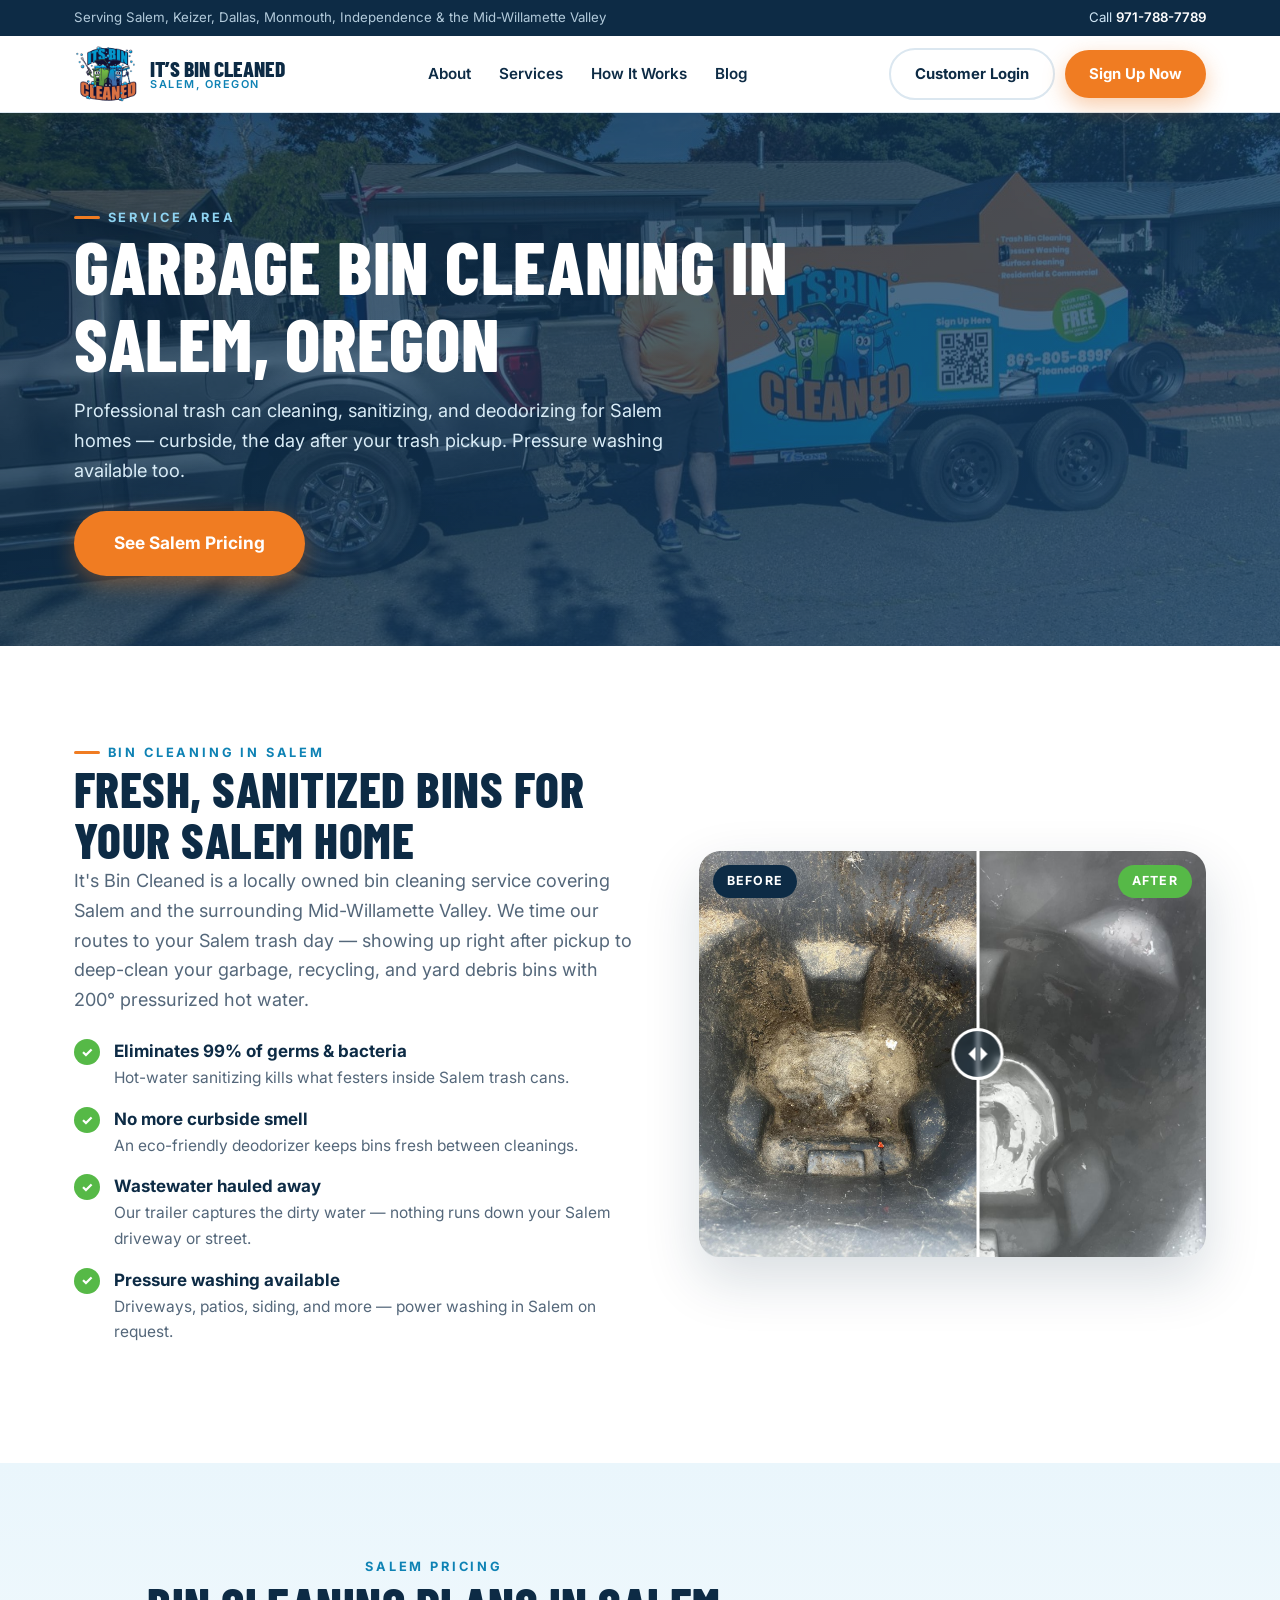
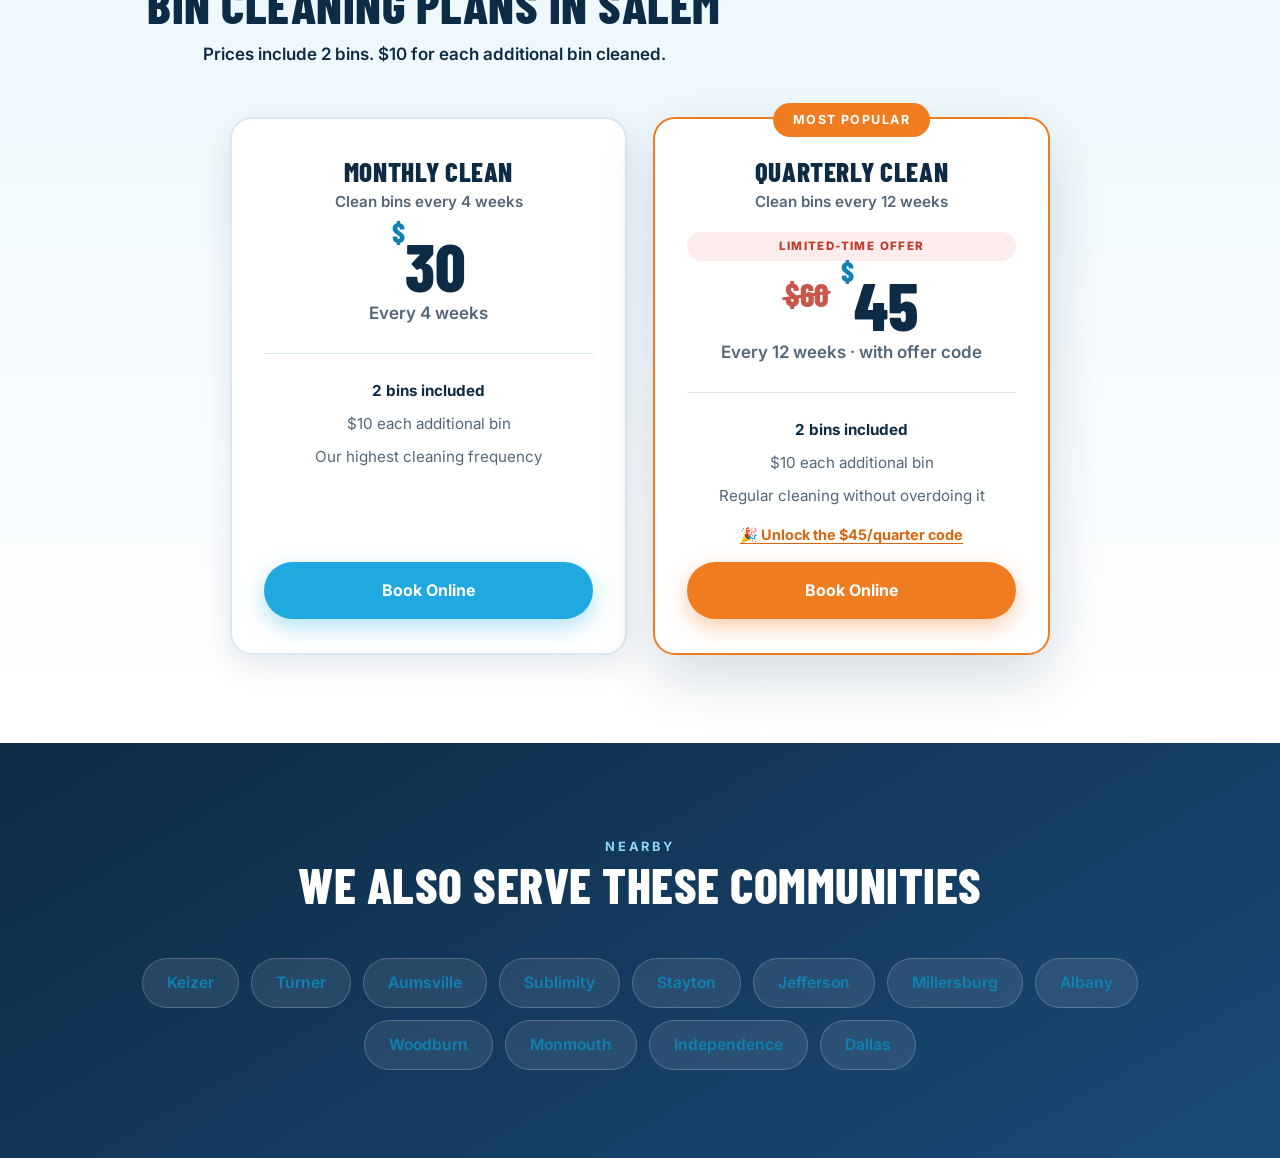
==== bin-cleaning-salem.html @ 3664ee96 "3 new cities + clickable city SEO pages (site), objection block, sitemap update Co-Authored-By: Clau" ====
<!DOCTYPE html>
<html lang="en">
<head>
<meta charset="UTF-8">
<meta name="viewport" content="width=device-width, initial-scale=1">
<title>Garbage Bin Cleaning in Salem, OR | Trash Can Cleaning — It's Bin Cleaned</title>
<meta name="description" content="Professional garbage bin cleaning in Salem, Oregon. Curbside trash can sanitizing with 200° hot water the day after pickup. Plans from $30.">
<meta name="robots" content="noindex, nofollow">
<link rel="preconnect" href="https://fonts.googleapis.com">
<link href="https://fonts.googleapis.com/css2?family=Barlow+Condensed:wght@700;800&family=Inter:wght@400;600;700;800&display=swap" rel="stylesheet">
<link rel="stylesheet" href="assets/main.css">
</head>
<body>

<header class="site-header">
  <div class="topbar">
    <div class="wrap">
      <span class="tb-areas">Serving Salem, Keizer, Dallas, Monmouth, Independence &amp; the Mid-Willamette Valley</span>
      <span>Call <a href="tel:9717887789">971-788-7789</a></span>
    </div>
  </div>
  <div class="wrap nav-row">
    <a class="brand" href="index.html">
      <img src="assets/logo.png" alt="It's Bin Cleaned logo">
      <span class="brand-name">It’s Bin Cleaned<span>Salem, Oregon</span></span>
    </a>
    <nav class="main-nav" id="mainNav">
      <ul>
        <li><a href="#">About</a>
          <ul>
            <li><a href="#faq">FAQ</a></li>
          </ul>
        </li>
        <li><a href="#">Services</a>
          <ul>
            <li><a href="#">Bin Cleaning</a></li>
            <li><a href="#">Pressure Washing</a></li>
          </ul>
        </li>
        <li><a href="#how">How It Works</a></li>
        <li><a href="#">Blog</a></li>
      </ul>
    </nav>
    <div class="header-cta">
      <a class="btn btn-outline" href="https://itsbincleanedor.iserviceroutes.com" target="_blank" rel="noopener">Customer Login</a>
      <a class="btn btn-primary" href="#pricing">Sign Up Now</a>
      <button class="nav-toggle" id="navToggle" aria-label="Menu"><span></span><span></span><span></span></button>
    </div>
  </div>
</header>

<section class="subhero">
  <div class="subhero-bg" style="background-image:url('assets/tech-trailer.jpg')"></div>
  <div class="wrap">
    <div class="subhero-inner">
      <span class="kicker" style="color:#8fd4f2">Service Area</span>
      <h1>Garbage bin cleaning in Salem, Oregon</h1>
      <p>Professional trash can cleaning, sanitizing, and deodorizing for Salem homes — curbside, the day after your trash pickup. Pressure washing available too.</p>
      <a class="btn btn-primary btn-lg" href="#pricing">See Salem Pricing</a>
    </div>
  </div>
</section>

<section class="section">
  <div class="wrap split">
    <div>
      <span class="kicker">Bin Cleaning in Salem</span>
      <h2>Fresh, sanitized bins for your Salem home</h2>
      <p class="lead">It's Bin Cleaned is a locally owned bin cleaning service covering Salem and the surrounding Mid-Willamette Valley. We time our routes to your Salem trash day — showing up right after pickup to deep-clean your garbage, recycling, and yard debris bins with 200° pressurized hot water.</p>
      <ul class="checklist" style="margin-top:22px">
        <li><span class="ck">✓</span><div><strong>Eliminates 99% of germs &amp; bacteria</strong><p>Hot-water sanitizing kills what festers inside Salem trash cans.</p></div></li>
        <li><span class="ck">✓</span><div><strong>No more curbside smell</strong><p>An eco-friendly deodorizer keeps bins fresh between cleanings.</p></div></li>
        <li><span class="ck">✓</span><div><strong>Wastewater hauled away</strong><p>Our trailer captures the dirty water — nothing runs down your Salem driveway or street.</p></div></li>
        <li><span class="ck">✓</span><div><strong>Pressure washing available</strong><p>Driveways, patios, siding, and more — power washing in Salem on request.</p></div></li>
      </ul>
    </div>
    <div class="split-media">
      <div class="ba-slider">
        <img src="assets/ba-grey-after.jpg" alt="After bin cleaning in Salem, Oregon">
        <div class="ba-top"><img src="assets/ba-grey-before.jpg" alt="Before bin cleaning in Salem, Oregon"></div>
        <div class="ba-line"><span class="ba-knob"></span></div>
        <span class="ba-cap before">Before</span>
        <span class="ba-cap after">After</span>
      </div>
    </div>
  </div>
</section>

<section class="section pricing-section" id="pricing">
  <div class="wrap">
    <div class="section-head center">
      <span class="kicker">Salem Pricing</span>
      <h2>Bin cleaning plans in Salem</h2>
      <p class="price-note">Prices include 2 bins. $10 for each additional bin cleaned.</p>
    </div>
    <div class="grid grid-2 price-grid price-grid-2">
      <div class="price-card">
        <h3>Monthly Clean</h3>
        <p class="freq">Clean bins every 4 weeks</p>
        <div class="price-amount"><sup>$</sup>30</div>
        <p class="price-per">Every 4 weeks</p>
        <ul class="price-includes"><li><strong>2 bins included</strong></li><li>$10 each additional bin</li><li>Our highest cleaning frequency</li></ul>
        <a class="btn btn-blue" href="https://itsbincleanedor.iserviceroutes.com/checkout.html?prId=T6NJ2P6HB8DCC8E6B18ADA303736C33E60BF7E45E9E74D48C61215522068F731F6551E4F" target="_blank" rel="noopener">Book Online</a>
      </div>
      <div class="price-card popular">
        <span class="popular-tag">Most Popular</span>
        <h3>Quarterly Clean</h3>
        <p class="freq">Clean bins every 12 weeks</p>
        <div class="offer-flag">Limited-Time Offer</div>
        <div class="price-amount"><span class="price-compare">$60</span><sup>$</sup>45</div>
        <p class="price-per">Every 12 weeks &middot; with offer code</p>
        <ul class="price-includes"><li><strong>2 bins included</strong></li><li>$10 each additional bin</li><li>Regular cleaning without overdoing it</li></ul>
        <button type="button" class="offer-link js-open-offer">&#127881; Unlock the $45/quarter code</button>
        <a class="btn btn-primary" href="https://itsbincleanedor.iserviceroutes.com/checkout.html?prId=AEEMMD9C8D7D50AEBC8DDB5373598B0B365D0BDE9B2D2D3ED769F300CF2C013D10E8C121" target="_blank" rel="noopener">Book Online</a>
      </div>
    </div>
  </div>
</section>

<section class="section band">
  <div class="wrap center">
    <div class="section-head center">
      <span class="kicker" style="color:#8fd4f2">Nearby</span>
      <h2>We also serve these communities</h2>
    </div>
    <div class="area-grid" style="justify-content:center">
      <a class="area-pill" href="bin-cleaning-salem.html">Keizer</a> <a class="area-pill" href="bin-cleaning-salem.html">Turner</a> <a class="area-pill" href="bin-cleaning-salem.html">Aumsville</a> <a class="area-pill" href="bin-cleaning-salem.html">Sublimity</a> <a class="area-pill" href="bin-cleaning-salem.html">Stayton</a> <a class="area-pill" href="bin-cleaning-salem.html">Jefferson</a> <a class="area-pill" href="bin-cleaning-salem.html">Millersburg</a> <a class="area-pill" href="bin-cleaning-salem.html">Albany</a> <a class="area-pill" href="bin-cleaning-salem.html">Woodburn</a> <a class="area-pill" href="bin-cleaning-salem.html">Monmouth</a> <a class="area-pill" href="bin-cleaning-salem.html">Independence</a> <a class="area-pill" href="bin-cleaning-salem.html">Dallas</a>
    </div>
  </div>
</section>



<script src="assets/main.js"></script>
</body>
</html>
---- assets/main.css ----
/* ============================================================
   It's Bin Cleaned — main stylesheet
   Palette from brand logo: bright blue, deep navy, orange, green
   ============================================================ */
:root{
  --navy:#0d2b45;
  --navy-2:#12395e;
  --navy-3:#1a4a77;
  --blue:#1fa9e0;
  --blue-dark:#0e82b4;
  --sky:#eaf6fc;
  --sky-2:#d7edf8;
  --orange:#f07c22;
  --orange-dark:#d9660f;
  --green:#56b947;
  --ink:#152534;
  --muted:#54677a;
  --line:#dbe7f0;
  --white:#fff;
  --radius:18px;
  --shadow:0 10px 30px rgba(13,43,69,.10);
  --shadow-lg:0 22px 55px rgba(13,43,69,.16);
  --font-display:"Barlow Condensed",Impact,sans-serif;
  --font-body:"Inter",-apple-system,BlinkMacSystemFont,"Segoe UI",sans-serif;
}
*{margin:0;padding:0;box-sizing:border-box}
html{scroll-behavior:smooth}
body{font-family:var(--font-body);color:var(--ink);line-height:1.65;font-size:17px;background:var(--white);-webkit-font-smoothing:antialiased}
img{max-width:100%;display:block}
a{color:var(--blue-dark);text-decoration:none}
ul{list-style:none}
.wrap{max-width:1180px;margin:0 auto;padding:0 24px}

/* ---------- type ---------- */
h1,h2,h3,.display{font-family:var(--font-display);font-weight:800;line-height:1.04;text-transform:uppercase;letter-spacing:.01em;color:var(--navy)}
h1{font-size:clamp(2.6rem,6vw,4.6rem)}
h2{font-size:clamp(2rem,4.2vw,3.1rem)}
h3{font-size:1.45rem;letter-spacing:.02em}
.kicker{display:inline-flex;align-items:center;gap:.6em;font-family:var(--font-body);font-weight:700;font-size:.8rem;letter-spacing:.22em;text-transform:uppercase;color:var(--blue-dark)}
.kicker::before{content:"";width:26px;height:3px;border-radius:2px;background:var(--orange)}
.lead{font-size:1.13rem;color:var(--muted);max-width:640px}
.section{padding:88px 0}
.section-head{max-width:720px;margin-bottom:48px}
.section-head .lead{margin-top:14px}
.center{text-align:center}
.center .section-head{margin-left:auto;margin-right:auto}
.center .lead{margin-left:auto;margin-right:auto}
.center .kicker::before{display:none}

/* ---------- buttons ---------- */
.btn{display:inline-flex;align-items:center;justify-content:center;gap:.5em;font-weight:700;font-size:1rem;padding:15px 30px;border-radius:999px;border:0;cursor:pointer;transition:transform .15s,box-shadow .15s,background .15s;white-space:nowrap}
.btn-primary{background:var(--orange);color:#fff;box-shadow:0 8px 22px rgba(240,124,34,.38)}
.btn-primary:hover{background:var(--orange-dark);transform:translateY(-2px);color:#fff}
.btn-blue{background:var(--blue);color:#fff;box-shadow:0 8px 22px rgba(31,169,224,.35)}
.btn-blue:hover{background:var(--blue-dark);transform:translateY(-2px);color:#fff}
.btn-ghost{background:transparent;color:#fff;border:2px solid rgba(255,255,255,.55)}
.btn-ghost:hover{border-color:#fff;background:rgba(255,255,255,.1);color:#fff}
.btn-outline{background:#fff;color:var(--navy);border:2px solid var(--line)}
.btn-outline:hover{border-color:var(--blue);color:var(--blue-dark);transform:translateY(-2px)}
.btn-lg{padding:18px 40px;font-size:1.08rem}

/* ---------- header ---------- */
.site-header{position:sticky;top:0;z-index:80;background:rgba(255,255,255,.94);backdrop-filter:blur(10px);border-bottom:1px solid var(--line)}
.topbar{background:var(--navy);color:#cfe6f5;font-size:.83rem;padding:7px 0}
.topbar .wrap{display:flex;justify-content:space-between;align-items:center;gap:16px}
.topbar a{color:#fff;font-weight:600}
.topbar .tb-areas{opacity:.85;overflow:hidden;text-overflow:ellipsis;white-space:nowrap}
.nav-row{display:flex;align-items:center;justify-content:space-between;gap:24px;min-height:76px}
.brand{display:flex;align-items:center;gap:12px}
.brand img{height:58px;width:auto}
.brand-name{font-family:var(--font-display);font-weight:800;font-size:1.35rem;text-transform:uppercase;color:var(--navy);line-height:1}
.brand-name span{display:block;font-family:var(--font-body);font-weight:600;font-size:.68rem;letter-spacing:.14em;color:var(--blue-dark);text-transform:uppercase}
.main-nav{display:flex;align-items:center;gap:6px}
.main-nav>ul{display:flex;align-items:center;gap:2px}
.main-nav a{display:block;padding:10px 13px;font-weight:600;font-size:.95rem;color:var(--navy);border-radius:10px}
.main-nav a:hover{background:var(--sky);color:var(--blue-dark)}
.main-nav li{position:relative}
.main-nav li ul{position:absolute;top:100%;left:0;min-width:220px;background:#fff;border:1px solid var(--line);border-radius:14px;box-shadow:var(--shadow-lg);padding:8px;opacity:0;visibility:hidden;transform:translateY(8px);transition:.18s}
.main-nav li:hover>ul,.main-nav li:focus-within>ul{opacity:1;visibility:visible;transform:translateY(2px)}
.main-nav li ul a{padding:10px 14px}
.header-cta{display:flex;align-items:center;gap:10px}
.header-cta .btn{padding:12px 24px;font-size:.93rem}
.nav-toggle{display:none;background:none;border:0;cursor:pointer;padding:8px}
.nav-toggle span{display:block;width:26px;height:3px;border-radius:2px;background:var(--navy);margin:5px 0;transition:.2s}

/* ---------- hero ---------- */
.hero{position:relative;background:linear-gradient(160deg,var(--navy) 0%,var(--navy-2) 55%,var(--blue-dark) 130%);color:#fff;overflow:hidden}
.hero-bg{position:absolute;inset:0;background-size:cover;background-position:center;opacity:.28}
.hero-fade{position:absolute;inset:0;background:linear-gradient(100deg,rgba(13,43,69,.94) 30%,rgba(13,43,69,.55) 65%,rgba(13,43,69,.25))}
.hero .wrap{position:relative;z-index:2}
.hero-inner{padding:110px 0 96px;max-width:760px}
.hero-badges{display:flex;flex-wrap:wrap;gap:8px 22px;font-weight:700;font-size:.82rem;letter-spacing:.2em;text-transform:uppercase;color:#8fd4f2;margin-bottom:22px}
.hero h1{color:#fff;margin-bottom:20px}
.hero h1 em{font-style:normal;color:var(--blue)}
.hero p{font-size:1.16rem;color:#d9ecf7;max-width:600px;margin-bottom:34px}
.hero-actions{display:flex;flex-wrap:wrap;gap:14px;margin-bottom:40px}
.hero-chips{display:flex;flex-wrap:wrap;gap:10px}
.chip{display:inline-flex;align-items:center;gap:.55em;background:rgba(255,255,255,.1);border:1px solid rgba(255,255,255,.22);border-radius:999px;padding:9px 18px;font-size:.9rem;font-weight:600;color:#eaf6fc}
.chip::before{content:"✓";color:var(--green);font-weight:800}

/* bubbles accent */
.bubbles{position:absolute;right:-40px;top:-40px;width:340px;height:340px;border-radius:50%;background:radial-gradient(circle at 30% 30%,rgba(31,169,224,.35),transparent 65%);filter:blur(6px);pointer-events:none}

/* ---------- cards / grids ---------- */
.grid{display:grid;gap:26px}
.grid-3{grid-template-columns:repeat(3,1fr)}
.grid-4{grid-template-columns:repeat(4,1fr)}
.grid-2{grid-template-columns:repeat(2,1fr)}
.card{background:#fff;border:1px solid var(--line);border-radius:var(--radius);padding:34px 30px;box-shadow:var(--shadow)}
.icon-dot{width:56px;height:56px;border-radius:16px;background:var(--sky);display:flex;align-items:center;justify-content:center;font-size:1.6rem;margin-bottom:18px}
.card h3{margin-bottom:10px}
.card p{color:var(--muted);font-size:.98rem}

/* steps */
.step-num{font-family:var(--font-display);font-weight:800;font-size:2.6rem;color:var(--blue);line-height:1}
.step-card{position:relative;padding-top:26px}
.step-card .step-num{margin-bottom:10px}

/* ---------- pricing ---------- */
.pricing-section{background:linear-gradient(180deg,var(--sky) 0%,#fff 100%)}
.price-note{font-weight:600;color:var(--navy);margin-top:10px}
.price-grid{align-items:stretch}
.price-card{position:relative;display:flex;flex-direction:column;background:#fff;border:2px solid var(--line);border-radius:22px;padding:38px 32px 34px;text-align:center;box-shadow:var(--shadow);transition:transform .18s,box-shadow .18s}
.price-card:hover{transform:translateY(-6px);box-shadow:var(--shadow-lg)}
.price-card.popular{border-color:var(--orange);box-shadow:var(--shadow-lg)}
.popular-tag{position:absolute;top:-16px;left:50%;transform:translateX(-50%);background:var(--orange);color:#fff;font-weight:700;font-size:.78rem;letter-spacing:.12em;text-transform:uppercase;padding:7px 20px;border-radius:999px}
.price-card h3{font-size:1.7rem}
.price-card .freq{color:var(--muted);font-weight:600;font-size:.95rem;margin:4px 0 18px}
.price-amount{font-family:var(--font-display);font-weight:800;color:var(--navy);font-size:4.2rem;line-height:1}
.price-amount sup{font-size:1.8rem;top:-1.6rem;position:relative;color:var(--blue-dark)}
.price-per{color:var(--muted);font-weight:600;margin-bottom:20px}
.price-includes{border-top:1px solid var(--line);margin-top:6px;padding-top:20px;margin-bottom:26px;color:var(--muted);font-size:.95rem}
.price-includes li{padding:4px 0}
.price-includes strong{color:var(--navy)}
.price-card .btn{margin-top:auto}

/* ---------- split sections ---------- */
.split{display:grid;grid-template-columns:1.05fr .95fr;gap:64px;align-items:center}
.split.rev{grid-template-columns:.95fr 1.05fr}
.split-media{position:relative}
.split-media img{border-radius:22px;box-shadow:var(--shadow-lg);width:100%;height:100%;object-fit:cover}
.media-tag{position:absolute;left:22px;bottom:22px;background:rgba(13,43,69,.88);color:#fff;font-weight:700;font-size:.85rem;padding:10px 18px;border-radius:999px;backdrop-filter:blur(4px)}
.checklist{margin:24px 0 30px;display:grid;gap:14px}
.checklist li{display:flex;gap:14px;align-items:flex-start}
.checklist .ck{flex:0 0 26px;height:26px;border-radius:50%;background:var(--green);color:#fff;display:flex;align-items:center;justify-content:center;font-size:.85rem;font-weight:800;margin-top:2px}
.checklist strong{color:var(--navy)}
.checklist p{color:var(--muted);font-size:.97rem}

/* before/after */
.ba-grid{display:grid;grid-template-columns:1fr 1fr;gap:18px}
.ba-item{position:relative}
.ba-item img{border-radius:16px;height:260px;width:100%;object-fit:cover;box-shadow:var(--shadow)}
.ba-label{position:absolute;top:14px;left:14px;background:var(--navy);color:#fff;font-weight:700;font-size:.78rem;letter-spacing:.1em;text-transform:uppercase;padding:6px 14px;border-radius:999px}
.ba-item.after .ba-label{background:var(--green)}

/* ---------- dark band / areas ---------- */
.band{background:linear-gradient(150deg,var(--navy),var(--navy-3));color:#fff;position:relative;overflow:hidden}
.band h2{color:#fff}
.band .lead{color:#cfe4f2}
.area-grid{display:flex;flex-wrap:wrap;gap:12px;margin-top:34px}
.area-pill{background:rgba(255,255,255,.09);border:1px solid rgba(255,255,255,.2);border-radius:999px;padding:11px 24px;font-weight:600;font-size:.98rem}
.band .foot-note{margin-top:26px;color:#9cc4dd;font-size:.95rem}
.band .foot-note a{color:#fff;text-decoration:underline}

/* ---------- FAQ ---------- */
.faq-list{max-width:820px;margin:0 auto;display:grid;gap:14px}
.faq-item{background:#fff;border:1px solid var(--line);border-radius:16px;box-shadow:var(--shadow);overflow:hidden}
.faq-item summary{list-style:none;cursor:pointer;display:flex;justify-content:space-between;align-items:center;gap:18px;padding:22px 26px;font-weight:700;color:var(--navy);font-size:1.05rem}
.faq-item summary::-webkit-details-marker{display:none}
.faq-item summary::after{content:"+";font-family:var(--font-display);font-size:1.7rem;color:var(--blue);transition:.2s;line-height:1}
.faq-item[open] summary::after{transform:rotate(45deg);color:var(--orange)}
.faq-item .faq-body{padding:0 26px 24px;color:var(--muted)}

/* ---------- Google reviews carousel ---------- */
.rev-agg{margin-top:12px;color:var(--muted);font-size:1.05rem}
.rev-agg strong{color:var(--navy);font-size:1.15rem}
.rev-agg-dark{color:#c9e2f2}
.rev-agg-dark strong{color:#fff}
.rev-stars{color:#f5a623;letter-spacing:2px;font-size:1.05rem;display:inline-block;margin-right:6px}
.rev-carousel{position:relative}
.rev-track{display:flex;gap:22px;overflow-x:auto;scroll-snap-type:x mandatory;scrollbar-width:none;-ms-overflow-style:none;padding:6px 2px 14px;scroll-behavior:smooth}
.rev-track::-webkit-scrollbar{display:none}
.rev-card{flex:0 0 calc((100% - 44px)/3);scroll-snap-align:start;background:#fff;border:1px solid var(--line);border-radius:18px;padding:28px 26px;box-shadow:var(--shadow);display:flex;flex-direction:column;margin:0}
.rev-card .rev-stars{margin-bottom:12px}
.rev-text{color:var(--ink);font-size:.98rem;line-height:1.6}
.clamp4{display:-webkit-box;-webkit-line-clamp:4;-webkit-box-orient:vertical;overflow:hidden}
.rev-text.expanded{display:block;-webkit-line-clamp:unset;overflow:visible}
.rev-more{margin-top:8px;font-weight:700;font-size:.9rem;color:var(--blue-dark);background:none;border:0;cursor:pointer;padding:0;text-align:left;font-family:inherit}
.rev-more:hover{text-decoration:underline}
.rev-card footer{margin-top:auto;padding-top:16px;color:var(--muted);font-size:.9rem}
.rev-card footer strong{color:var(--navy)}
.rev-card-dark{background:rgba(255,255,255,.07);border-color:rgba(255,255,255,.16)}
.rev-card-dark .rev-text{color:#e2f0f9}
.rev-card-dark footer{color:#9cc4dd}
.rev-card-dark footer strong{color:#fff}
.rev-dots{display:flex;justify-content:center;gap:8px;margin-top:8px}
.rev-dots button{width:9px;height:9px;border-radius:50%;border:0;background:var(--line);cursor:pointer;padding:0;transition:.2s}
.rev-dots button.active{background:var(--orange);transform:scale(1.25)}
.reviews-section.lp-section .rev-dots button{background:rgba(255,255,255,.25)}
.reviews-section.lp-section .rev-dots button.active{background:var(--orange)}
@media(max-width:1020px){.rev-card{flex-basis:calc((100% - 22px)/2)}}
@media(max-width:700px){.rev-card{flex-basis:100%}}

/* ---------- CTA banner ---------- */
.cta-banner{background:linear-gradient(120deg,var(--blue-dark),var(--blue));border-radius:26px;color:#fff;padding:64px 56px;display:flex;flex-wrap:wrap;align-items:center;justify-content:space-between;gap:28px;box-shadow:var(--shadow-lg);position:relative;overflow:hidden}
.cta-banner h2{color:#fff;margin-bottom:8px}
.cta-banner p{color:#e2f4fd;max-width:520px}

/* ---------- forms ---------- */
.form-card{background:#fff;border:1px solid var(--line);border-radius:22px;box-shadow:var(--shadow-lg);padding:40px}
.form-grid{display:grid;grid-template-columns:1fr 1fr;gap:16px}
.form-grid .full{grid-column:1/-1}
label{font-weight:600;font-size:.9rem;color:var(--navy);display:block;margin-bottom:6px}
input[type=text],input[type=email],input[type=tel],textarea,select{width:100%;padding:13px 16px;border:1.5px solid var(--line);border-radius:12px;font-family:inherit;font-size:1rem;color:var(--ink);background:#fbfdfe;transition:border .15s}
input:focus,textarea:focus{outline:none;border-color:var(--blue)}
textarea{min-height:120px;resize:vertical}
.consent{display:flex;gap:10px;align-items:flex-start;font-size:.8rem;color:var(--muted);margin-top:4px}
.consent input{margin-top:3px}
.form-msg{margin-top:14px;font-weight:600}
.form-msg.ok{color:var(--green)}
.form-msg.err{color:#c0392b}

/* ---------- footer ---------- */
.site-footer{background:var(--navy);color:#b9d2e4;font-size:.95rem}
.footer-grid{display:grid;grid-template-columns:1.4fr 1fr 1fr 1.2fr;gap:44px;padding:70px 0 50px}
.site-footer h4{font-family:var(--font-display);text-transform:uppercase;font-size:1.15rem;letter-spacing:.05em;color:#fff;margin-bottom:16px}
.site-footer a{color:#cfe6f5}
.site-footer a:hover{color:#fff}
.site-footer li{padding:4px 0}
.footer-brand img{height:84px;margin-bottom:16px}
.footer-bottom{border-top:1px solid rgba(255,255,255,.12);padding:20px 0;display:flex;flex-wrap:wrap;justify-content:space-between;gap:10px;font-size:.85rem;color:#7fa5c1}
.footer-bottom a{color:#9cc4dd}

/* ---------- subpage hero ---------- */
.subhero{position:relative;background:linear-gradient(150deg,var(--navy),var(--navy-3));color:#fff;overflow:hidden}
.subhero-bg{position:absolute;inset:0;background-size:cover;background-position:center;opacity:.25}
.subhero .wrap{position:relative;z-index:2}
.subhero-inner{padding:86px 0 70px;max-width:760px}
.subhero h1{color:#fff;margin-bottom:14px}
.subhero p{color:#d9ecf7;font-size:1.14rem;max-width:620px}
.subhero .btn{margin-top:26px}

/* ---------- blog ---------- */
.post-grid{grid-template-columns:repeat(3,1fr)}
.post-card{display:flex;flex-direction:column;overflow:hidden;padding:0}
.post-card .post-body{padding:26px}
.post-card h3{font-size:1.25rem;line-height:1.15}
.post-card h3 a{color:var(--navy)}
.post-card .date{font-size:.85rem;color:var(--muted);margin-bottom:8px}
.single-content{max-width:780px;margin:0 auto}
.single-content h2,.single-content h3{margin:1.6em 0 .5em;text-transform:none;font-family:var(--font-body);font-weight:800;letter-spacing:0}
.single-content h2{font-size:1.6rem}
.single-content h3{font-size:1.25rem}
.single-content p,.single-content ul,.single-content ol{margin-bottom:1.1em}
.single-content ul{list-style:disc;padding-left:1.4em}
.single-content ol{padding-left:1.4em}
.single-content img{border-radius:14px;margin:1.4em 0}

/* ============================================================
   LANDING PAGE (Facebook Ads)
   ============================================================ */
.lp body,body.lp{background:var(--navy)}
.lp-page{background:linear-gradient(165deg,var(--navy) 0%,var(--navy-2) 60%,var(--blue-dark) 140%);color:#fff;min-height:100vh}
.lp-header{padding:20px 0;display:flex;justify-content:center}
.lp-header img{height:92px}
.lp-hero{text-align:center;padding:26px 0 10px}
.lp-hero h1{color:#fff;font-size:clamp(2.4rem,6vw,4rem);max-width:820px;margin:0 auto 16px}
.lp-hero h1 em{font-style:normal;color:var(--orange)}
.lp-hero p{color:#d9ecf7;font-size:1.12rem;max-width:600px;margin:0 auto 26px}
.lp-chips{display:flex;flex-wrap:wrap;justify-content:center;gap:10px;margin-bottom:14px}
.lp-section{padding:92px 0}
.lp .price-card,.lp-page .price-card{border-width:0}
.lp-steps{display:grid;grid-template-columns:repeat(3,1fr);gap:20px;text-align:center}
.lp-step{background:rgba(255,255,255,.07);border:1px solid rgba(255,255,255,.16);border-radius:18px;padding:28px 22px}
.lp-step .step-num{color:var(--orange)}
.lp-step h3{color:#fff;margin-top:8px;font-size:1.2rem}
.lp-step p{color:#c9e2f2;font-size:.93rem}
.lp-ba .ba-item img{height:220px}
.lp-footer{padding:34px 0 44px;text-align:center;color:#7fa5c1;font-size:.85rem}
.lp-footer a{color:#9cc4dd;text-decoration:underline}
.lp-guarantee{display:flex;align-items:center;justify-content:center;gap:14px;background:rgba(86,185,71,.14);border:1px solid rgba(86,185,71,.4);border-radius:16px;padding:18px 26px;max-width:640px;margin:0 auto;color:#dff3db;font-weight:600}
.lp-guarantee .ck{flex:0 0 34px;height:34px;border-radius:50%;background:var(--green);color:#fff;display:flex;align-items:center;justify-content:center;font-weight:800}

/* ---------- responsive ---------- */
@media(max-width:1020px){
  .grid-4{grid-template-columns:repeat(2,1fr)}
  .footer-grid{grid-template-columns:1fr 1fr}
  .split,.split.rev{grid-template-columns:1fr;gap:36px}
}
@media(max-width:860px){
  .grid-3,.post-grid{grid-template-columns:1fr}
  .price-grid{grid-template-columns:1fr;max-width:440px;margin:0 auto}
  .price-card.popular{order:-1}
  .main-nav{position:fixed;inset:0;top:0;background:rgba(13,43,69,.98);flex-direction:column;justify-content:center;opacity:0;visibility:hidden;transition:.25s;z-index:90}
  .main-nav.open{opacity:1;visibility:visible}
  .main-nav>ul{flex-direction:column;text-align:center;gap:8px}
  .main-nav a{color:#fff;font-size:1.3rem}
  .main-nav li ul{position:static;opacity:1;visibility:visible;transform:none;background:transparent;border:0;box-shadow:none}
  .main-nav li ul a{font-size:1rem;color:#9cc4dd}
  .nav-toggle{display:block;z-index:95;position:relative}
  .header-cta .btn-outline{display:none}
  .topbar .tb-areas{display:none}
  .lp-steps{grid-template-columns:1fr}
  .ba-grid{grid-template-columns:1fr}
  .form-grid{grid-template-columns:1fr}
  .cta-banner{padding:44px 30px}
  .section{padding:64px 0}
  .footer-grid{grid-template-columns:1fr}
}

/* ============================================================
   Limited-time offer: strike pricing + email-unlock popup
   ============================================================ */
.offer-flag{display:inline-block;background:#fdecec;color:#c0392b;font-size:.72rem;font-weight:800;letter-spacing:.12em;text-transform:uppercase;padding:5px 14px;border-radius:999px;margin-bottom:10px}
.price-compare{display:inline-block;font-family:var(--font-display);font-weight:800;font-size:2rem;color:#c0392b;position:relative;margin-right:12px;vertical-align:super;opacity:.85}
.price-compare::after{content:"";position:absolute;left:-6%;right:-6%;top:50%;height:3px;background:#c0392b;border-radius:2px;transform:rotate(-8deg)}
.offer-link{background:none;border:0;cursor:pointer;font-family:inherit;font-weight:700;font-size:.9rem;color:var(--orange-dark);text-decoration:underline;text-underline-offset:3px;margin:-12px 0 18px;padding:0}
.offer-link:hover{color:var(--orange)}

.ibc-modal{position:fixed;inset:0;z-index:200;display:flex;align-items:center;justify-content:center;padding:20px}
.ibc-modal[hidden]{display:none}
.ibc-modal-backdrop{position:absolute;inset:0;background:rgba(13,43,69,.72);backdrop-filter:blur(3px)}
.ibc-modal-card{position:relative;z-index:2;background:#fff;border-radius:22px;box-shadow:var(--shadow-lg);max-width:480px;width:100%;padding:44px 38px 36px;text-align:center;animation:ibcPop .28s ease}
@keyframes ibcPop{from{opacity:0;transform:translateY(14px) scale(.97)}to{opacity:1;transform:none}}
.ibc-modal-x{position:absolute;top:12px;right:16px;background:none;border:0;font-size:1.9rem;line-height:1;color:var(--muted);cursor:pointer;padding:6px}
.ibc-modal-x:hover{color:var(--navy)}
.ibc-modal-flag{display:inline-block;background:#fdecec;color:#c0392b;font-size:.74rem;font-weight:800;letter-spacing:.14em;text-transform:uppercase;padding:6px 16px;border-radius:999px;margin-bottom:14px}
.ibc-modal-flag.ok{background:rgba(86,185,71,.14);color:#3d8c31}
.ibc-modal-card h3{font-size:1.9rem;line-height:1.1;margin-bottom:10px;color:var(--navy)}
.ibc-modal-card h3 s{color:#c0392b;font-weight:800;text-decoration-thickness:3px}
.ibc-modal-card h3 em{font-style:normal;color:var(--blue-dark)}
.ibc-modal-card p{color:var(--muted);font-size:.98rem;margin-bottom:18px}
.ibc-offer-form{display:flex;flex-direction:column;gap:12px;margin-bottom:6px}
.ibc-offer-form input[type=email]{width:100%;padding:14px 18px;border:1.5px solid var(--line);border-radius:12px;font-family:inherit;font-size:1rem;background:#fbfdfe;text-align:center}
.ibc-offer-form input[type=email]:focus{outline:none;border-color:var(--blue)}
.ibc-hp{position:absolute;left:-9999px}
.ibc-modal-fine{font-size:.76rem;color:var(--muted);margin-top:8px;margin-bottom:0}
.ibc-offer-err{color:#c0392b;font-weight:600;font-size:.9rem}
.ibc-offer-code{font-family:var(--font-display);font-weight:800;font-size:2.6rem;letter-spacing:.08em;color:var(--navy);background:var(--sky);border:2px dashed var(--blue);border-radius:14px;padding:14px 20px;margin:6px 0 16px}
@media(max-width:560px){.ibc-modal-card{padding:36px 22px 28px}}

/* ---------- standalone On-Demand / trial section ---------- */
.price-grid-2{max-width:820px;margin:0 auto}
.ondemand-inline{margin:22px 0 26px}
.ondemand-inline .price-amount{font-size:3.6rem}
.ondemand-panel{display:grid;grid-template-columns:1.2fr .8fr;gap:44px;align-items:center;background:rgba(255,255,255,.07);border:1px solid rgba(255,255,255,.18);border-radius:22px;padding:44px 48px}
.ondemand-panel h2{color:#fff;margin:12px 0 10px}
.ondemand-panel p{color:#c9e2f2;font-size:1.02rem}
.ondemand-points{margin-top:16px;display:grid;gap:8px}
.ondemand-points li{color:#dff0fa;font-size:.95rem;font-weight:600;display:flex;gap:10px;align-items:center}
.ondemand-points li::before{content:"\2713";color:var(--green);font-weight:800}
.ondemand-price{text-align:center;background:#fff;border-radius:18px;padding:34px 28px;box-shadow:var(--shadow-lg)}
.ondemand-price .price-amount{font-size:4rem}
.ondemand-price .price-per{margin-bottom:18px}
@media(max-width:860px){
  .ondemand-panel{grid-template-columns:1fr;padding:30px 24px;text-align:center}
  .ondemand-points li{justify-content:center}
  .price-grid-2{grid-template-columns:1fr;max-width:440px}
}

/* ---------- corner chat widget ---------- */
.ibc-chat{position:fixed;right:22px;bottom:22px;z-index:150;font-family:var(--font-body)}
.ibc-chat-bubble{position:relative;width:62px;height:62px;border-radius:50%;border:0;cursor:pointer;background:linear-gradient(135deg,var(--blue),var(--blue-dark));color:#fff;display:flex;align-items:center;justify-content:center;box-shadow:0 10px 28px rgba(13,43,69,.35);transition:transform .18s, box-shadow .18s}
.ibc-chat-bubble:hover{transform:scale(1.07)}
.ibc-chat-bubble svg{width:28px;height:28px;fill:#fff}
.ibc-chat-bubble .ic-close{display:none}
.ibc-chat.open .ibc-chat-bubble .ic-chat{display:none}
.ibc-chat.open .ibc-chat-bubble .ic-close{display:block}
.ibc-chat-dot{position:absolute;top:2px;right:2px;width:14px;height:14px;border-radius:50%;background:var(--orange);border:2.5px solid #fff;opacity:0;transform:scale(.4);transition:.25s}
.ibc-chat.nudge .ibc-chat-dot{opacity:1;transform:scale(1)}
@keyframes ibcChatBounce{0%,100%{transform:translateY(0)}30%{transform:translateY(-8px)}60%{transform:translateY(-3px)}}
.ibc-chat.nudge .ibc-chat-bubble{animation:ibcChatBounce 1.1s ease 2}
.ibc-chat-panel{position:absolute;right:0;bottom:78px;width:360px;max-width:calc(100vw - 32px);background:#fff;border-radius:20px;box-shadow:0 24px 70px rgba(13,43,69,.35);overflow:hidden;display:flex;flex-direction:column;max-height:min(560px,calc(100vh - 130px));animation:ibcPop .22s ease}
.ibc-chat-panel[hidden]{display:none}
.ibc-chat-head{display:flex;align-items:center;gap:12px;background:linear-gradient(135deg,var(--navy),var(--navy-3));color:#fff;padding:16px 18px}
.ibc-chat-head img{height:40px;width:auto;background:#fff;border-radius:10px;padding:3px}
.ibc-chat-head strong{display:block;font-size:1rem;line-height:1.15}
.ibc-chat-head span{font-size:.76rem;color:#9cc4dd;display:flex;align-items:center;gap:6px}
.ibc-chat-head span::before{content:"";width:7px;height:7px;border-radius:50%;background:var(--green)}
.ibc-chat-x{margin-left:auto;background:none;border:0;color:#9cc4dd;font-size:1.6rem;line-height:1;cursor:pointer;padding:4px}
.ibc-chat-x:hover{color:#fff}
.ibc-chat-body{padding:16px;overflow-y:auto;flex:1;display:flex;flex-direction:column;gap:10px;background:var(--sky)}
.ibc-msg{max-width:85%;padding:11px 14px;border-radius:16px;font-size:.92rem;line-height:1.5;white-space:pre-line}
.ibc-msg.bot{background:#fff;color:var(--ink);border-bottom-left-radius:6px;box-shadow:var(--shadow-sm);align-self:flex-start}
.ibc-msg.user{background:var(--blue);color:#fff;border-bottom-right-radius:6px;align-self:flex-end}
.ibc-msg .btn{margin-top:8px;padding:9px 18px;font-size:.85rem}
.ibc-typing{display:inline-flex;gap:5px;padding:13px 16px;background:#fff;border-radius:16px;border-bottom-left-radius:6px;box-shadow:var(--shadow-sm);align-self:flex-start}
.ibc-typing i{width:7px;height:7px;border-radius:50%;background:var(--muted);opacity:.5;animation:ibcTy 1s infinite}
.ibc-typing i:nth-child(2){animation-delay:.18s}
.ibc-typing i:nth-child(3){animation-delay:.36s}
@keyframes ibcTy{0%,100%{transform:translateY(0);opacity:.4}45%{transform:translateY(-5px);opacity:1}}
.ibc-chat-chips{display:flex;flex-wrap:wrap;gap:8px;padding:12px 16px;background:#fff;border-top:1px solid var(--line)}
.ibc-chip{border:1.5px solid var(--sky-2);background:var(--sky);color:var(--navy);font-weight:700;font-size:.82rem;padding:8px 14px;border-radius:999px;cursor:pointer;transition:.15s}
.ibc-chip:hover{border-color:var(--blue);color:var(--blue-dark)}
.ibc-chat-form{display:grid;gap:8px;margin-top:8px}
.ibc-chat-form input,.ibc-chat-form textarea{width:100%;padding:10px 12px;border:1.5px solid var(--line);border-radius:10px;font-family:inherit;font-size:.9rem;background:#fbfdfe}
.ibc-chat-form textarea{min-height:64px;resize:vertical}
.ibc-chat-form .consent-note{font-size:.72rem;color:var(--muted);line-height:1.4}
.ibc-chat-form .btn{width:100%;padding:11px 0;font-size:.9rem}
.ibc-chat-err{color:#c0392b;font-size:.8rem;font-weight:600}
@media(max-width:640px){
  .ibc-chat{right:14px;bottom:14px}
  .ibc-chat-panel{bottom:74px}
}

/* chat input row + primary chip */
.ibc-chip.primary{background:var(--orange);border-color:var(--orange);color:#fff}
.ibc-chip.primary:hover{background:var(--orange-dark);border-color:var(--orange-dark);color:#fff}
.ibc-chat-inputrow{display:flex;gap:8px;width:100%}
.ibc-chat-inputrow input{flex:1;padding:11px 14px;border:1.5px solid var(--line);border-radius:999px;font-family:inherit;font-size:.92rem;background:#fbfdfe}
.ibc-chat-inputrow input:focus{outline:none;border-color:var(--blue)}
.ibc-chat-inputrow .btn{padding:0 18px;border-radius:999px;font-size:1rem}

/* chat teaser bubble */
.ibc-chat-teaser{position:absolute;right:0;bottom:76px;width:240px;background:#fff;border-radius:16px;border-bottom-right-radius:6px;box-shadow:0 14px 40px rgba(13,43,69,.30);padding:14px 16px;font-size:.88rem;line-height:1.45;color:var(--ink);cursor:pointer;animation:ibcPop .25s ease}
.ibc-chat-teaser b{color:var(--navy)}
.ibc-teaser-x{position:absolute;top:4px;right:8px;background:none;border:0;color:var(--muted);font-size:1.15rem;cursor:pointer;padding:2px}
.ibc-teaser-x:hover{color:var(--ink)}

/* ---------- draggable before/after slider ---------- */
.ba-slider{position:relative;width:100%;aspect-ratio:5/4;border-radius:20px;overflow:hidden;box-shadow:var(--shadow-lg);user-select:none;touch-action:none;cursor:ew-resize}
.ba-slider img{position:absolute;inset:0;width:100%;height:100%;object-fit:cover;pointer-events:none}
.ba-top{position:absolute;inset:0;width:55%;overflow:hidden}
.ba-top img{width:auto}/* actual px width set by JS so the clipped image doesn't squish */
.ba-line{position:absolute;top:0;bottom:0;left:55%;width:3px;background:#fff;box-shadow:0 0 10px rgba(0,0,0,.35);transform:translateX(-50%)}
.ba-knob{position:absolute;top:50%;left:50%;transform:translate(-50%,-50%);width:52px;height:52px;border-radius:50%;border:3px solid #fff;background:rgba(13,43,69,.35);backdrop-filter:blur(2px);display:flex;align-items:center;justify-content:center;gap:5px;color:#fff}
.ba-knob::before,.ba-knob::after{content:"";border:7px solid transparent}
.ba-knob::before{border-right-color:#fff;margin-left:-4px}
.ba-knob::after{border-left-color:#fff;margin-right:-4px}
.ba-cap{position:absolute;top:14px;background:var(--navy);color:#fff;font-weight:700;font-size:.78rem;letter-spacing:.1em;text-transform:uppercase;padding:6px 14px;border-radius:999px;pointer-events:none}
.ba-cap.before{left:14px}
.ba-cap.after{right:14px;background:var(--green)}

/* landing objection panel */
.lp-objection{max-width:720px;margin:0 auto;background:rgba(240,124,34,.10);border:1px solid rgba(240,124,34,.40);border-radius:18px;padding:30px 34px;text-align:center}
.lp-objection-q{font-family:var(--font-display);font-weight:800;text-transform:uppercase;font-size:1.5rem;color:var(--orange);margin-bottom:10px}
.lp-objection p{color:#dcecf7;font-size:1rem;line-height:1.6}
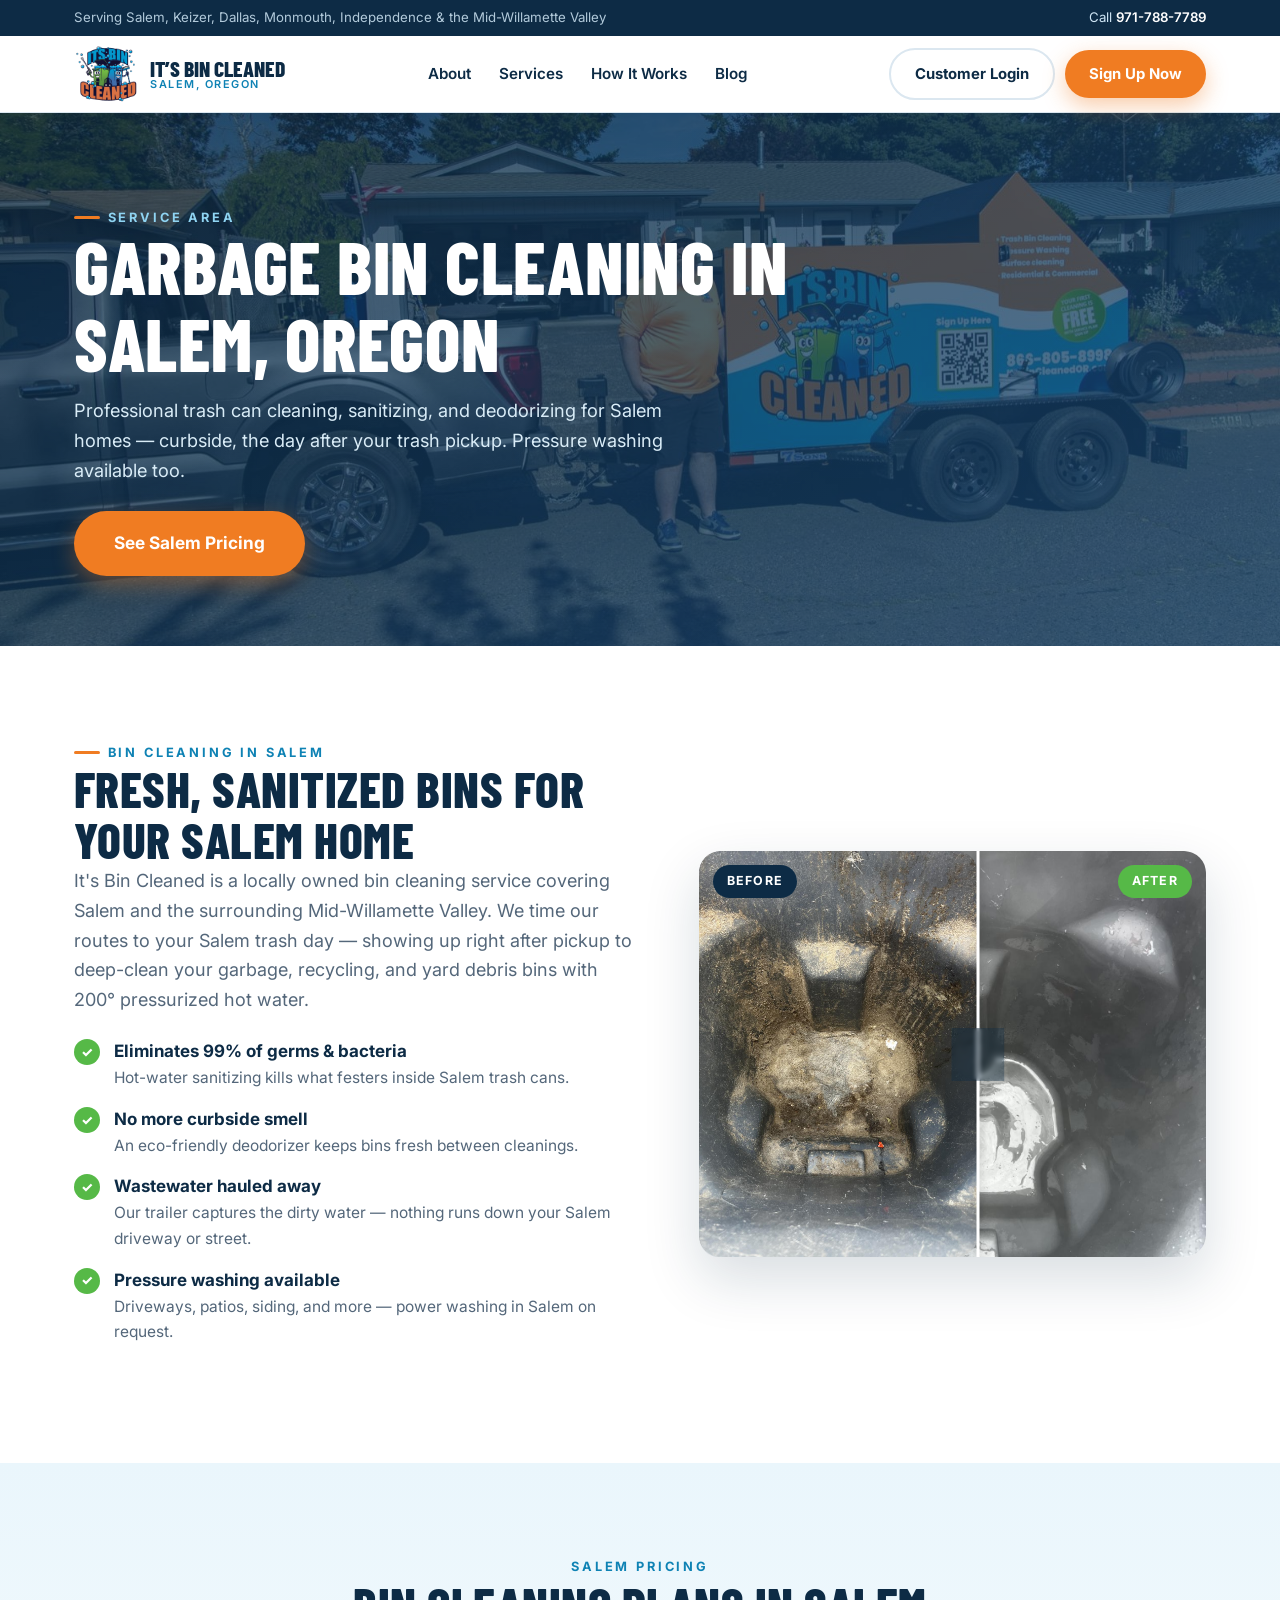
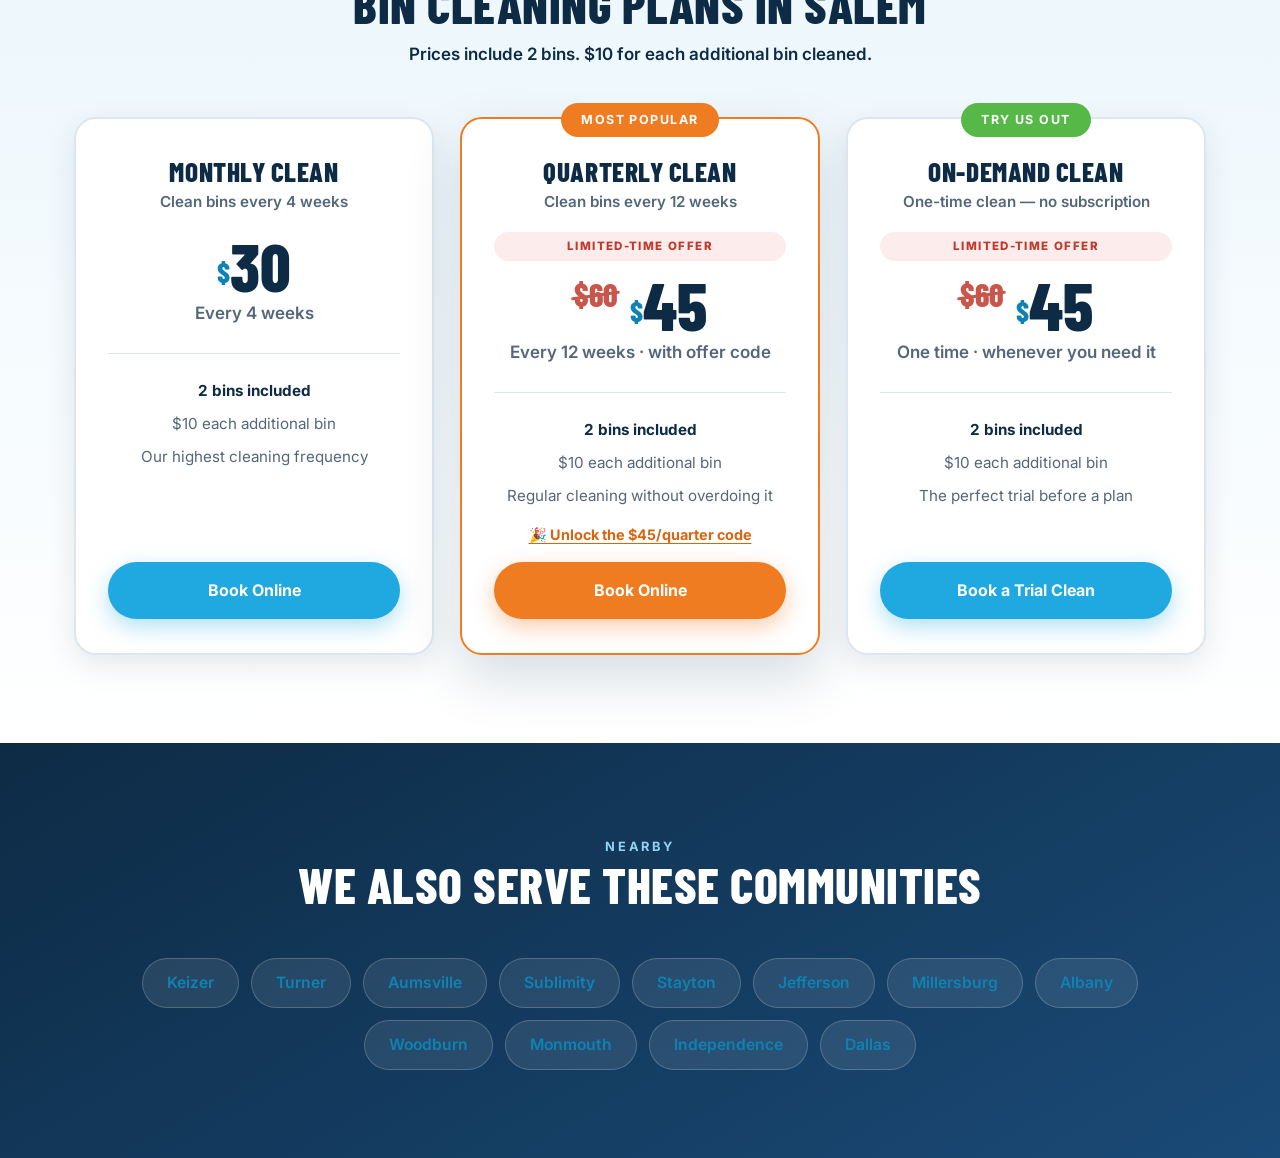
==== commit 07892f92: "Add On-Demand Clean as a third pricing card everywhere plans are shown Co-Authored-By: Claude Fable " ====
--- a/bin-cleaning-salem.html
+++ b/bin-cleaning-salem.html
@@ -93,7 +93,7 @@
       <h2>Bin cleaning plans in Salem</h2>
       <p class="price-note">Prices include 2 bins. $10 for each additional bin cleaned.</p>
     </div>
-    <div class="grid grid-2 price-grid price-grid-2">
+    <div class="grid grid-3 price-grid">
       <div class="price-card">
         <h3>Monthly Clean</h3>
         <p class="freq">Clean bins every 4 weeks</p>
@@ -112,7 +112,21 @@
         <ul class="price-includes"><li><strong>2 bins included</strong></li><li>$10 each additional bin</li><li>Regular cleaning without overdoing it</li></ul>
         <button type="button" class="offer-link js-open-offer">&#127881; Unlock the $45/quarter code</button>
         <a class="btn btn-primary" href="https://itsbincleanedor.iserviceroutes.com/checkout.html?prId=AEEMMD9C8D7D50AEBC8DDB5373598B0B365D0BDE9B2D2D3ED769F300CF2C013D10E8C121" target="_blank" rel="noopener">Book Online</a>
-      </div>
+    </div>
+    <div class="price-card">
+      <span class="popular-tag trial-tag">Try Us Out</span>
+      <h3>On-Demand Clean</h3>
+      <p class="freq">One-time clean &mdash; no subscription</p>
+      <div class="offer-flag">Limited-Time Offer</div>
+      <div class="price-amount"><span class="price-compare">$60</span><sup>$</sup>45</div>
+      <p class="price-per">One time &middot; whenever you need it</p>
+      <ul class="price-includes">
+        <li><strong>2 bins included</strong></li>
+        <li>$10 each additional bin</li>
+        <li>The perfect trial before a plan</li>
+      </ul>
+      <a class="btn btn-blue" href="https://itsbincleanedor.iserviceroutes.com/TryUsOut/checkout.html" target="_blank" rel="noopener">Book a Trial Clean</a>
+    </div>
     </div>
   </div>
 </section>
--- a/assets/main.css
+++ b/assets/main.css
@@ -44,6 +44,7 @@
 .section-head .lead{margin-top:14px}
 .center{text-align:center}
 .center .section-head{margin-left:auto;margin-right:auto}
+.section-head.center{margin-left:auto;margin-right:auto}
 .center .lead{margin-left:auto;margin-right:auto}
 .center .kicker::before{display:none}
 
@@ -82,6 +83,8 @@
 .header-cta .btn{padding:12px 24px;font-size:.93rem}
 .nav-toggle{display:none;background:none;border:0;cursor:pointer;padding:8px}
 .nav-toggle span{display:block;width:26px;height:3px;border-radius:2px;background:var(--navy);margin:5px 0;transition:.2s}
+.nav-close{display:none}
+.nav-home-mobile{display:none}
 
 /* ---------- hero ---------- */
 .hero{position:relative;background:linear-gradient(160deg,var(--navy) 0%,var(--navy-2) 55%,var(--blue-dark) 130%);color:#fff;overflow:hidden}
@@ -123,11 +126,12 @@
 .price-card{position:relative;display:flex;flex-direction:column;background:#fff;border:2px solid var(--line);border-radius:22px;padding:38px 32px 34px;text-align:center;box-shadow:var(--shadow);transition:transform .18s,box-shadow .18s}
 .price-card:hover{transform:translateY(-6px);box-shadow:var(--shadow-lg)}
 .price-card.popular{border-color:var(--orange);box-shadow:var(--shadow-lg)}
-.popular-tag{position:absolute;top:-16px;left:50%;transform:translateX(-50%);background:var(--orange);color:#fff;font-weight:700;font-size:.78rem;letter-spacing:.12em;text-transform:uppercase;padding:7px 20px;border-radius:999px}
+.popular-tag{position:absolute;top:-16px;left:50%;transform:translateX(-50%);background:var(--orange);color:#fff;font-weight:700;font-size:.78rem;letter-spacing:.12em;text-transform:uppercase;padding:7px 20px;border-radius:999px;white-space:nowrap}
+.popular-tag.trial-tag{background:var(--green)}
 .price-card h3{font-size:1.7rem}
 .price-card .freq{color:var(--muted);font-weight:600;font-size:.95rem;margin:4px 0 18px}
 .price-amount{font-family:var(--font-display);font-weight:800;color:var(--navy);font-size:4.2rem;line-height:1}
-.price-amount sup{font-size:1.8rem;top:-1.6rem;position:relative;color:var(--blue-dark)}
+.price-amount sup{font-size:1.8rem;top:-0.55rem;position:relative;vertical-align:baseline;color:var(--blue-dark)}
 .price-per{color:var(--muted);font-weight:600;margin-bottom:20px}
 .price-includes{border-top:1px solid var(--line);margin-top:6px;padding-top:20px;margin-bottom:26px;color:var(--muted);font-size:.95rem}
 .price-includes li{padding:4px 0}
@@ -228,6 +232,9 @@
 .site-footer a:hover{color:#fff}
 .site-footer li{padding:4px 0}
 .footer-brand img{height:84px;margin-bottom:16px}
+.footer-bbb{display:inline-block;margin-top:18px}
+.footer-bbb img{height:52px;width:auto;margin:0;opacity:.92;transition:opacity .2s}
+.footer-bbb:hover img{opacity:1}
 .footer-bottom{border-top:1px solid rgba(255,255,255,.12);padding:20px 0;display:flex;flex-wrap:wrap;justify-content:space-between;gap:10px;font-size:.85rem;color:#7fa5c1}
 .footer-bottom a{color:#9cc4dd}
 
@@ -263,6 +270,27 @@
 .lp-page{background:linear-gradient(165deg,var(--navy) 0%,var(--navy-2) 60%,var(--blue-dark) 140%);color:#fff;min-height:100vh}
 .lp-header{padding:20px 0;display:flex;justify-content:center}
 .lp-header img{height:92px}
+.lp-video{padding:6px 20px 0}
+/* Source video is portrait 1080x1920 with letterbox bars baked in; the real
+   footage is the center 1080x540 band, so a 2:1 frame + object-fit:cover
+   shows it edge-to-edge with no black. */
+.lp-video-frame{position:relative;max-width:920px;margin:0 auto;aspect-ratio:2/1;overflow:hidden;border-radius:18px;background:#000;box-shadow:0 18px 44px rgba(0,0,0,.45);cursor:pointer}
+.lp-video-frame video{position:absolute;inset:0;width:100%;height:100%;object-fit:cover;object-position:center}
+/* Sits at the TOP of the frame — the video's baked-in captions occupy the bottom. */
+.lp-video-sound{position:absolute;left:50%;top:16px;transform:translateX(-50%);border:0;cursor:pointer;background:var(--orange);color:#fff;font-weight:800;font-family:inherit;font-size:1rem;padding:12px 22px;border-radius:999px;box-shadow:0 8px 22px rgba(0,0,0,.4);animation:ibcPulse 2s ease-in-out infinite}
+.lp-video-sound:hover{filter:brightness(1.08)}
+@keyframes ibcPulse{0%,100%{transform:translateX(-50%) scale(1)}50%{transform:translateX(-50%) scale(1.06)}}
+@media (max-width:640px){.lp-video{padding:2px 12px 0}.lp-video-frame{border-radius:12px}.lp-video-sound{font-size:.9rem;padding:10px 18px;top:10px}}
+.lp-video-cta{padding-top:20px;padding-bottom:0}
+.lp-vcta{display:flex;align-items:center;justify-content:space-between;gap:24px;max-width:920px;margin:0 auto;background:linear-gradient(135deg,var(--orange) 0%,#e2661a 100%);border-radius:20px;padding:28px 34px;box-shadow:0 16px 40px rgba(240,124,34,.35)}
+.lp-vcta-text{display:flex;flex-direction:column;gap:6px;min-width:0}
+.lp-vcta-text strong{font-family:var(--font-display);font-weight:800;text-transform:uppercase;font-size:1.9rem;line-height:1.1;color:#fff;letter-spacing:.02em}
+.lp-vcta-text span{color:#fff3e6;font-size:1.1rem;line-height:1.5}
+.lp-vcta-text s{color:rgba(255,255,255,.7);font-weight:700}
+.lp-vcta-text em{font-style:normal;color:#fff;font-weight:800;font-size:1.25em}
+.lp-vcta .btn{flex:0 0 auto;background:#fff;color:var(--navy);font-size:1.1rem;padding:18px 34px;box-shadow:0 8px 22px rgba(0,0,0,.25)}
+.lp-vcta .btn:hover{background:var(--navy);color:#fff}
+@media (max-width:720px){.lp-vcta{flex-direction:column;text-align:center;padding:26px 20px;gap:18px}.lp-vcta .btn{width:100%}.lp-vcta-text strong{font-size:1.6rem}}
 .lp-hero{text-align:center;padding:26px 0 10px}
 .lp-hero h1{color:#fff;font-size:clamp(2.4rem,6vw,4rem);max-width:820px;margin:0 auto 16px}
 .lp-hero h1 em{font-style:normal;color:var(--orange)}
@@ -291,6 +319,11 @@
   .grid-3,.post-grid{grid-template-columns:1fr}
   .price-grid{grid-template-columns:1fr;max-width:440px;margin:0 auto}
   .price-card.popular{order:-1}
+  /* backdrop-filter on the sticky header creates a containing block that clips
+     the fixed-position menu overlay on iOS — use a solid header on mobile */
+  .site-header{background:#fff;backdrop-filter:none}
+  .btn{white-space:normal}
+  .form-grid > div{min-width:0}
   .main-nav{position:fixed;inset:0;top:0;background:rgba(13,43,69,.98);flex-direction:column;justify-content:center;opacity:0;visibility:hidden;transition:.25s;z-index:90}
   .main-nav.open{opacity:1;visibility:visible}
   .main-nav>ul{flex-direction:column;text-align:center;gap:8px}
@@ -298,6 +331,9 @@
   .main-nav li ul{position:static;opacity:1;visibility:visible;transform:none;background:transparent;border:0;box-shadow:none}
   .main-nav li ul a{font-size:1rem;color:#9cc4dd}
   .nav-toggle{display:block;z-index:95;position:relative}
+  .nav-close{display:flex;align-items:center;justify-content:center;position:absolute;top:16px;left:16px;width:54px;height:54px;border-radius:50%;background:rgba(255,255,255,.14);border:2px solid rgba(255,255,255,.65);color:#fff;font-size:2.3rem;line-height:1;cursor:pointer;padding:0;z-index:96;box-shadow:0 4px 16px rgba(0,0,0,.3)}
+  .nav-close:hover{color:#8fd4f2}
+  .nav-home-mobile{display:block}
   .header-cta .btn-outline{display:none}
   .topbar .tb-areas{display:none}
   .lp-steps{grid-template-columns:1fr}
@@ -332,6 +368,9 @@
 .ibc-modal-card p{color:var(--muted);font-size:.98rem;margin-bottom:18px}
 .ibc-offer-form{display:flex;flex-direction:column;gap:12px;margin-bottom:6px}
 .ibc-offer-form input[type=email]{width:100%;padding:14px 18px;border:1.5px solid var(--line);border-radius:12px;font-family:inherit;font-size:1rem;background:#fbfdfe;text-align:center}
+.ibc-offer-names{display:flex;gap:10px}
+.ibc-offer-names input{flex:1;min-width:0;padding:14px 16px;border:1.5px solid var(--line);border-radius:12px;font-family:inherit;font-size:1rem;background:#fbfdfe;text-align:center}
+.ibc-offer-names input:focus{outline:none;border-color:var(--blue)}
 .ibc-offer-form input[type=email]:focus{outline:none;border-color:var(--blue)}
 .ibc-hp{position:absolute;left:-9999px}
 .ibc-modal-fine{font-size:.76rem;color:var(--muted);margin-top:8px;margin-bottom:0}
@@ -435,3 +474,12 @@
 .lp-objection{max-width:720px;margin:0 auto;background:rgba(240,124,34,.10);border:1px solid rgba(240,124,34,.40);border-radius:18px;padding:30px 34px;text-align:center}
 .lp-objection-q{font-family:var(--font-display);font-weight:800;text-transform:uppercase;font-size:1.5rem;color:var(--orange);margin-bottom:10px}
 .lp-objection p{color:#dcecf7;font-size:1rem;line-height:1.6}
+
+/* Fresh Start partner page */
+.fs-header{display:flex;align-items:center;justify-content:center;gap:18px;flex-wrap:wrap;padding:26px 0 10px}
+.fs-header>img{height:88px}
+.fs-x{color:#8fd4f2;font-size:1.5rem;font-weight:300}
+.fs-partner-card{background:#fff;border-radius:16px;padding:10px 18px;display:inline-flex;align-items:center;box-shadow:var(--shadow-lg)}
+.fs-partner-card img{height:74px;width:auto}
+.lp-hero h1 em{color:var(--orange)}
+@media(max-width:640px){.fs-header>img{height:64px}.fs-partner-card img{height:56px}}
